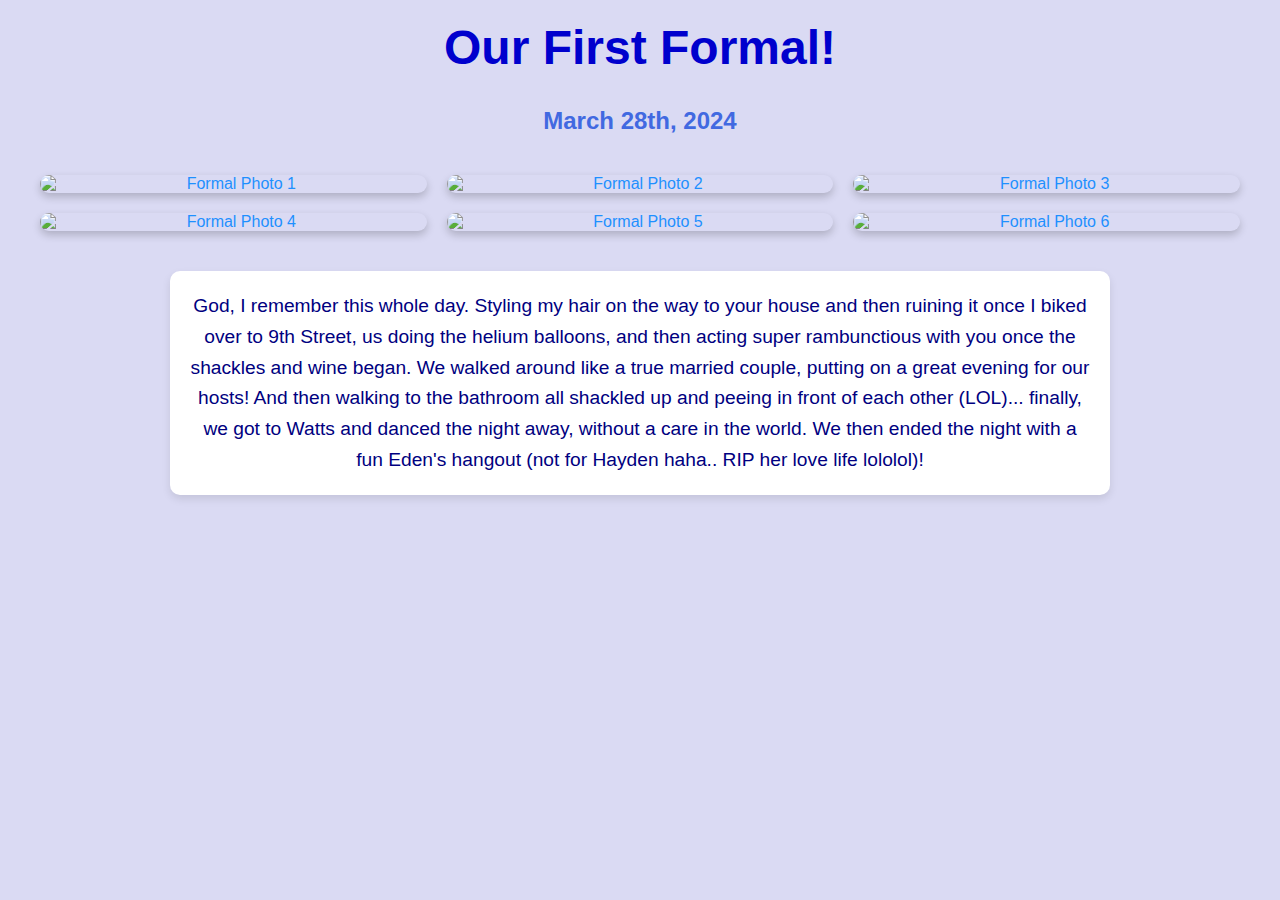
==== memory1.html @ aaba1eed "Add files via upload" ====
<!DOCTYPE html>
<html lang="en">
<head>
    <meta charset="UTF-8">
    <meta name="viewport" content="width=device-width, initial-scale=1.0">
    <title>Our First Formal!</title>
    <style>
        body {
            font-family: Arial, sans-serif;
            background-color: #dadaf3;
            margin: 0;
            padding: 0;
            text-align: center;
            color: #1e90ff;
        }
        h1 {
            margin-top: 20px;
            font-size: 3em;
            color: #0000cd; 
        }
        h2 {
            font-size: 1.5em;
            color: #4169e1;
            margin-bottom: 40px;
        }
        .photo-grid {
            display: grid;
            grid-template-columns: repeat(3, 1fr);
            gap: 20px;
            margin: 0 auto;
            max-width: 1200px;
            padding: 0 20px;
        }
        .photo-grid img {
            width: 100%;
            height: auto;
            border-radius: 10px;
            box-shadow: 0 4px 8px rgba(0, 0, 0, 0.2);
            transition: transform 0.3s ease;
        }
        .photo-grid img:hover {
            transform: scale(1.05);
        }
        .caption {
            max-width: 900px;
            margin: 40px auto;
            padding: 20px;
            background-color: #fff;
            border-radius: 10px;
            box-shadow: 0 4px 8px rgba(0, 0, 0, 0.1);
            font-size: 1.2em;
            line-height: 1.6;
            color: #000080; 
        }
    </style>
</head>
<body>
    <h1>Our First Formal!</h1>
    <h2>March 28th, 2024</h2>
    <div class="photo-grid">
        <img src="My Tie/IMG_7592.jpg" alt="Formal Photo 1">
        <img src="My Tie/IMG_7596.jpg" alt="Formal Photo 2">
        <img src="My Tie/IMG_7602.jpg" alt="Formal Photo 3">
        <img src="My Tie/IMG_7604.jpg" alt="Formal Photo 4">
        <img src="My Tie/IMG_7605.jpg" alt="Formal Photo 5">
        <img src="My Tie/IMG_7609.jpg" alt="Formal Photo 6">
    </div>
    <div class="caption">
        God, I remember this whole day. Styling my hair on the way to your house and then ruining it once I biked over to 9th Street, us doing the helium balloons, and then acting super rambunctious with you once the shackles and wine began. We walked around like a true married couple, putting on a great evening for our hosts! And then walking to the bathroom all shackled up and peeing in front of each other (LOL)... finally, we got to Watts and danced the night away, without a care in the world. We then ended the night with a fun Eden's hangout (not for Hayden haha.. RIP her love life lololol)!
    </div>
</body>
</html>
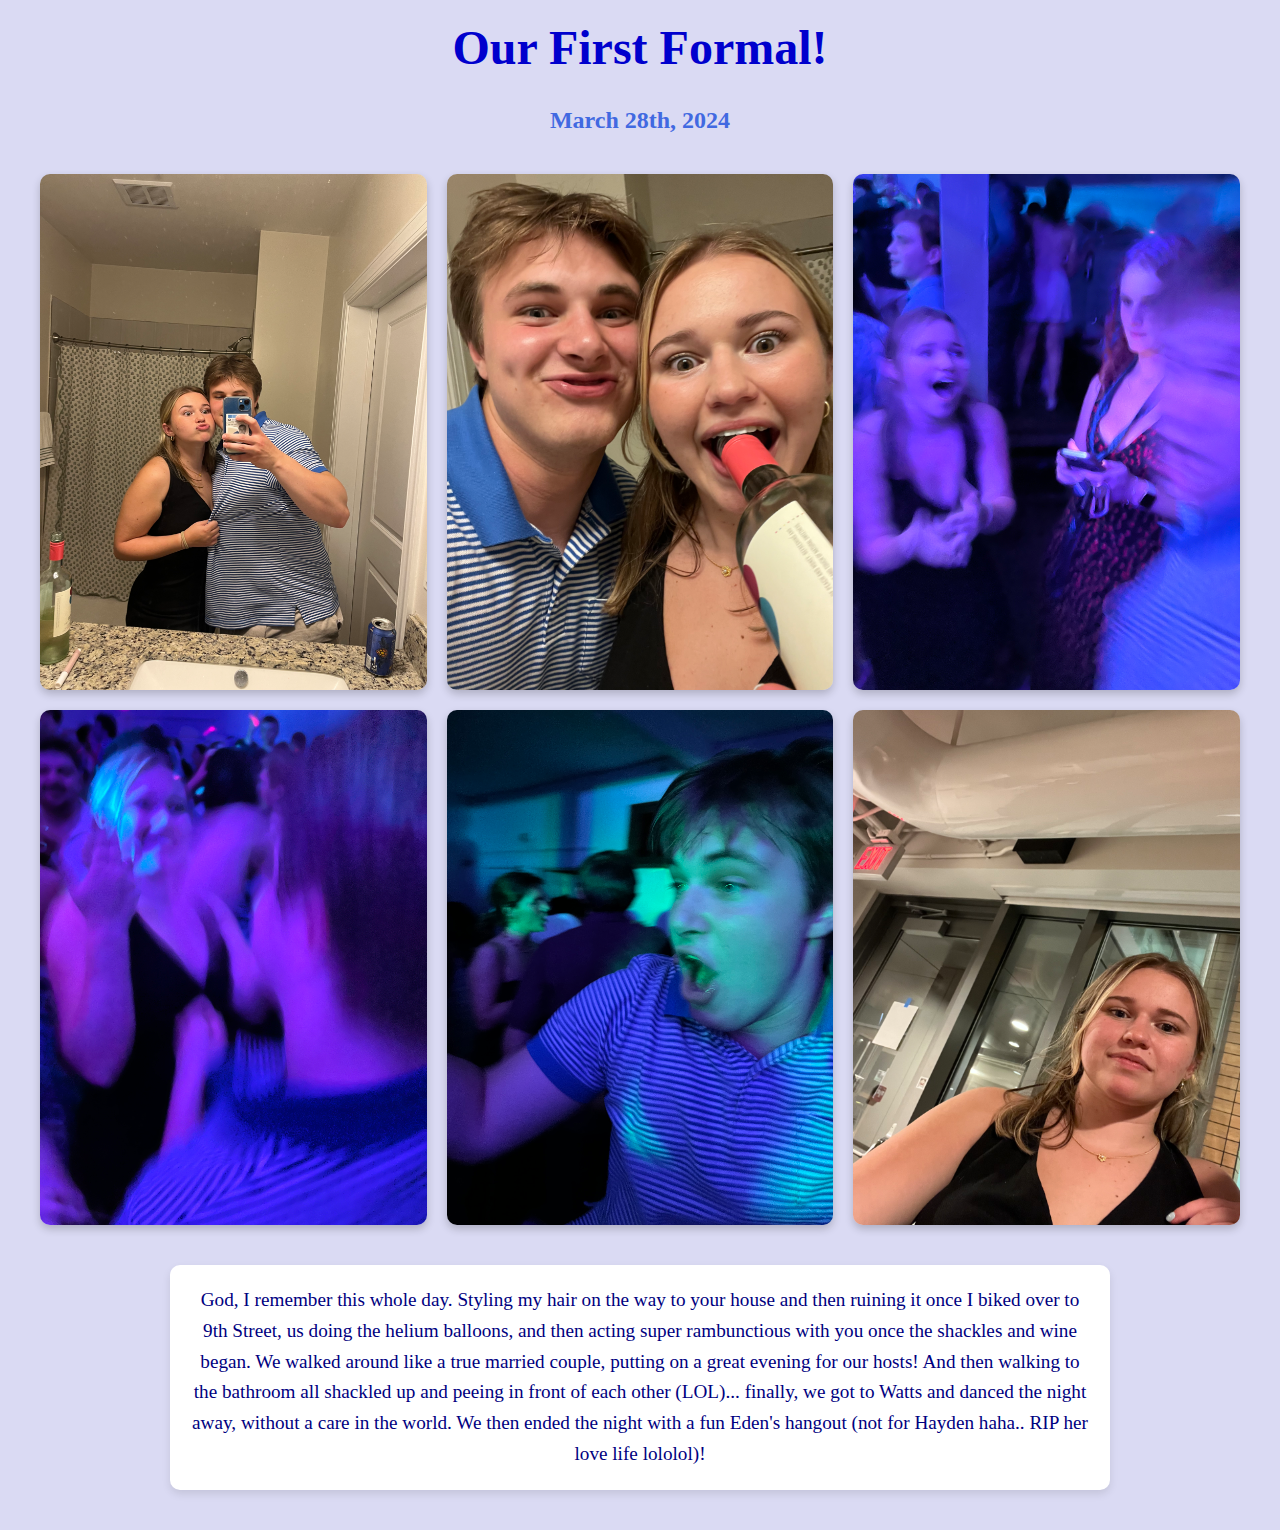
==== commit fc060396: "Add files via upload" ====
--- a/memory1.html
+++ b/memory1.html
@@ -4,9 +4,10 @@
     <meta charset="UTF-8">
     <meta name="viewport" content="width=device-width, initial-scale=1.0">
     <title>Our First Formal!</title>
+    <link rel="stylesheet" href="https://fonts.googleapis.com/css2?family=Pacifico&display=swap">
     <style>
         body {
-            font-family: Arial, sans-serif;
+            font-family: 'Dancing Script', cursive;
             background-color: #dadaf3;
             margin: 0;
             padding: 0;
